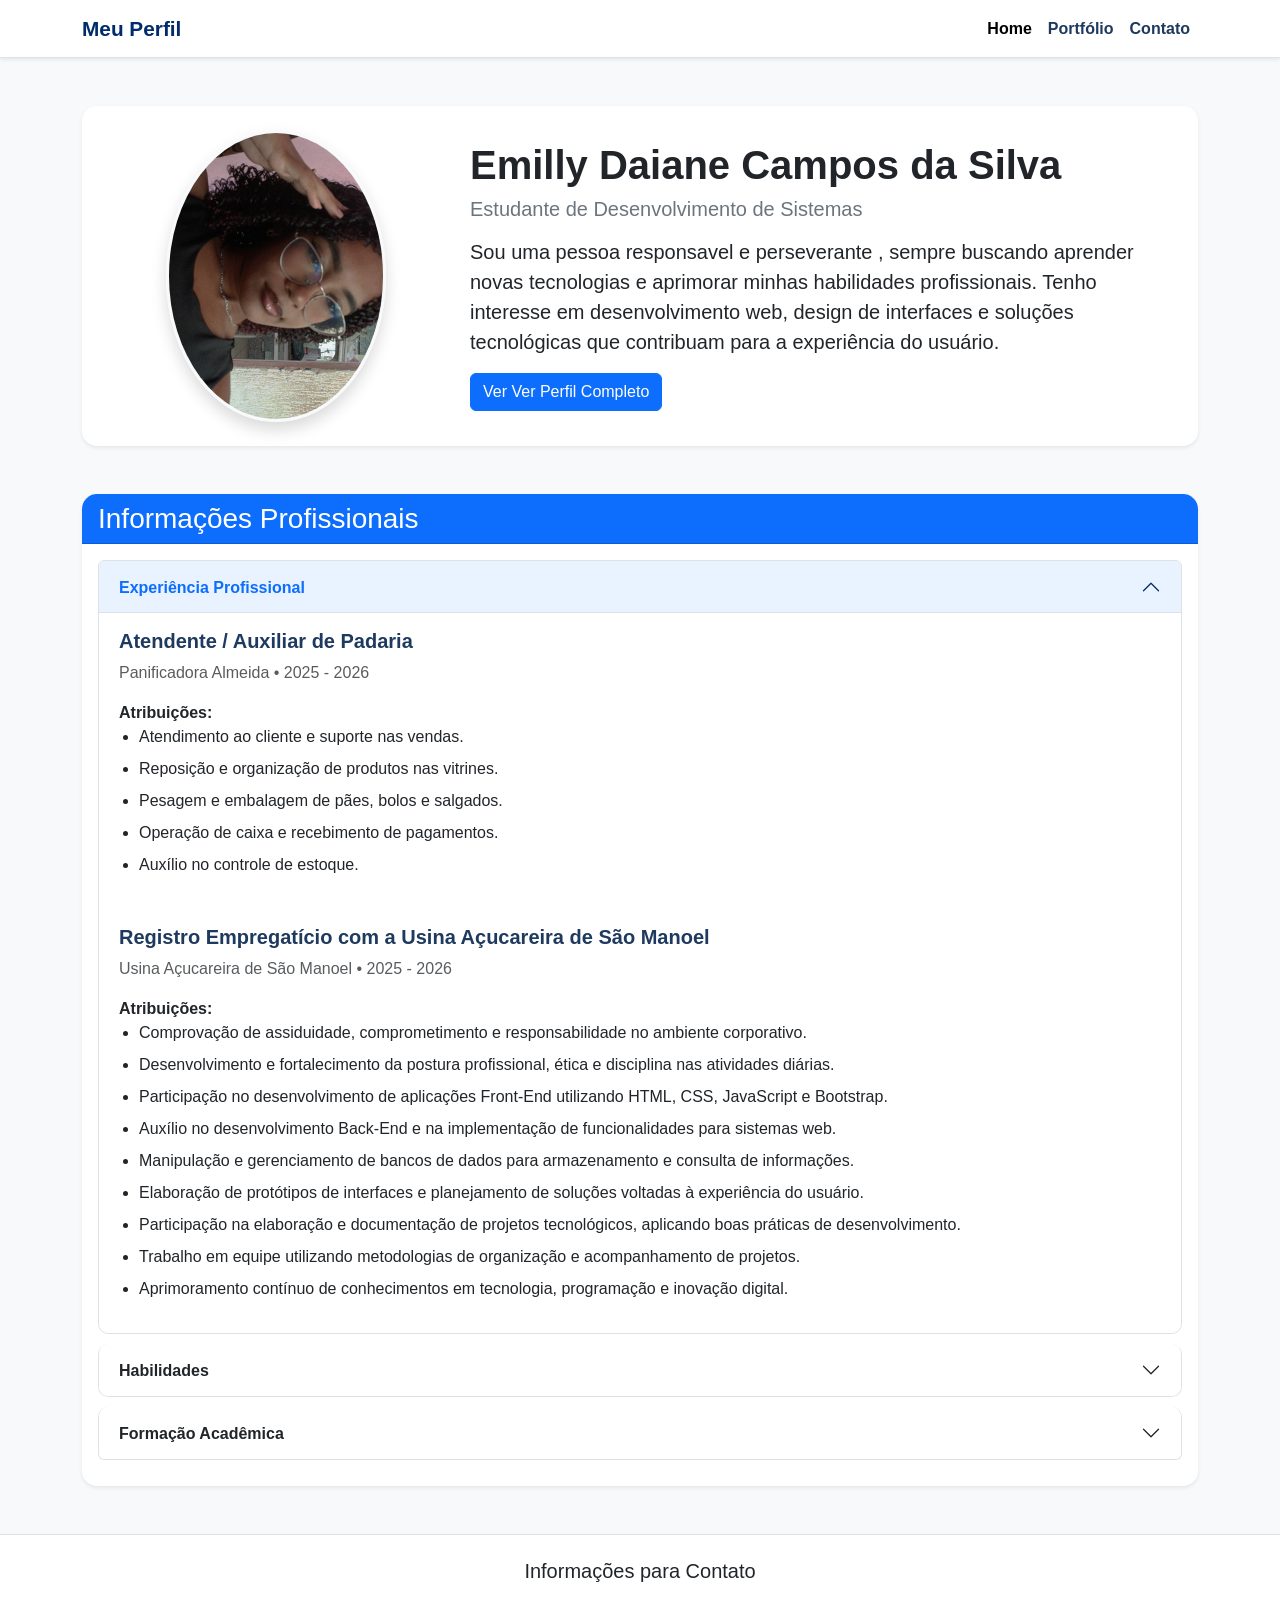
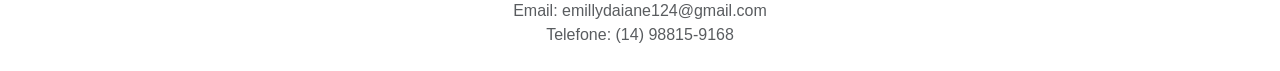
==== curriculum online/index.html @ 5944049f "Renomear" ====
<!DOCTYPE html>
<html lang="pt-br">

<head>
    <meta charset="UTF-8">
    <meta name="viewport" content="width=device-width, initial-scale=1.0">

    <title>Perfil Profissional</title>

    <!-- Bootstrap -->
    <link href="https://cdn.jsdelivr.net/npm/bootstrap@5.3.0/dist/css/bootstrap.min.css" rel="stylesheet">

    <!-- CSS personalizado -->
    <link rel="stylesheet" href="style.css">
</head>

<body>

    <!-- ALTERAÇÃO: Navbar com estrutura mais profissional -->
    <nav class="navbar navbar-expand-lg navbar-custom shadow-sm">
        <div class="container">

            <!-- ALTERAÇÃO: Nome da página com maior destaque -->
            <a class="navbar-brand fw-bold text-primary" href="#">
                Meu Perfil
            </a>

            <!-- ALTERAÇÃO: Menu responsivo para dispositivos móveis -->
            <button class="navbar-toggler" type="button" data-bs-toggle="collapse" data-bs-target="#menuPrincipal">
                <span class="navbar-toggler-icon"></span>
            </button>

            <div class="collapse navbar-collapse" id="menuPrincipal">

                <!-- ALTERAÇÃO: Navegação alinhada à direita -->
                <ul class="navbar-nav ms-auto">

                    <li class="nav-item">
                        <a class="nav-link active" href="index.html">
                            Home
                        </a>
                    </li>

                    <li class="nav-item">
                        <a class="nav-link" href="portfolio.html">
                            Portfólio
                        </a>
                    </li>

                    <li class="nav-item">
                        <a class="nav-link" href="contato.html">
                            Contato
                        </a>
                    </li>

                </ul>

            </div>

        </div>
    </nav>

    <!-- ALTERAÇÃO: Espaçamento maior para melhorar a leitura -->
    <div class="container mt-5">

        <!-- ALTERAÇÃO: Card principal para apresentação profissional -->
        <div class="card shadow-sm border-0 p-4">

            <div class="row align-items-center">

                <!-- ALTERAÇÃO: Foto posicionada em coluna separada -->
                <div class="col-md-4 text-center">

                    <img src="foto.jpeg" alt="Foto de Perfil"
                        class="img-fluid rounded-circle border border-3 border-light shadow" width="220">

                </div>

                <!-- ALTERAÇÃO: Informações do perfil organizadas -->
                <div class="col-md-8">

                    <h1 class="fw-bold">
                        Emilly Daiane Campos da Silva
                    </h1>

                    <h5 class="text-secondary mb-3">
                        Estudante de Desenvolvimento de Sistemas
                    </h5>

                    <!-- Texto mais organizado e profissional -->
                    <p class="lead">
                        Sou uma pessoa responsavel e perseverante , sempre buscando aprender
                        novas tecnologias e aprimorar minhas habilidades profissionais.
                        Tenho interesse em desenvolvimento web, design de interfaces
                        e soluções tecnológicas que contribuam para a experiência do usuário.
                    </p>

                    <!-- Botão Bootstrap para aparência mais corporativa -->
                    <button type="button" class="btn btn-primary" data-bs-toggle="modal" data-bs-target="#meuModal">Ver
                        Ver Perfil Completo </button>



                </div>

            </div>

        </div>

    </div>

    <!-- estrutura Modal -->
    <div class="modal fade" id="meuModal">
        <div class="modal-dialog">
            <div class="modal-content">
                <div class="modal-header">
                    <h5 class="modal-title">Informações</h5>
                    <button type="button" class="btn-close" data-bs-dismiss="modal"></button>
                </div>
                <div class="modal-body">
                    Emilly Daiane Campos da Silva:
                    <br>Olá, me chamo Emilly, atualmente tenho 17 anos e estou cursando Ensino médio técnico pela escola
                    Sophia Gabriel de
                    Oliveira, vinculado com Senai. No Senai realizo Curso Técnico de Desenvolvimento de Sistemas com
                    registro empregatício com a Usina Açucareira de São Manoel no período de 1 ano.
                </div>
                <div class="modal-footer">
                    <button type="button" class="btn btn-secondary" data-bs-dismiss="modal">
                        Fechar</button>
                </div>
            </div>
        </div>
    </div>

    <!-- ALTERAÇÃO: Seção de Experiência, Habilidades e Formação -->
    <div class="container mt-5">

        <div class="card shadow-sm border-0">

            <div class="card-header bg-primary text-white">
                <h3 class="mb-0">Informações Profissionais</h3>
            </div>

            <div class="card-body">

                <div class="accordion" id="accordionProfissional">

                    <!-- EXPERIÊNCIA PROFISSIONAL -->
                    <div class="accordion-item">

                        <h2 class="accordion-header">

                            <!-- ALTERAÇÃO: Sessão para apresentar experiências profissionais -->
                            <button class="accordion-button" type="button" data-bs-toggle="collapse"
                                data-bs-target="#experiencia">

                                Experiência Profissional

                            </button>

                        </h2>

                        <div id="experiencia" class="accordion-collapse collapse show"
                            data-bs-parent="#accordionProfissional">

                            <div class="accordion-body">

                                <h5>Atendente / Auxiliar de Padaria</h5>

                                <p class="text-muted">
                                    Panificadora Almeida • 2025 - 2026
                                </p>

                                <!-- ALTERAÇÃO: Inclusão das atribuições do cargo -->
                                <strong>Atribuições:</strong>
                                <ul>
                                    <li>Atendimento ao cliente e suporte nas vendas.</li>
                                    <li>Reposição e organização de produtos nas vitrines.</li>
                                    <li>Pesagem e embalagem de pães, bolos e salgados.</li>
                                    <li>Operação de caixa e recebimento de pagamentos.</li>
                                    <li>Auxílio no controle de estoque.</li>
                                </ul>

                            </div>

                            <div class="accordion-body">

                                <h5>Registro Empregatício com a Usina Açucareira de São Manoel</h5>

                                <p class="text-muted">
                                    Usina Açucareira de São Manoel • 2025 - 2026
                                </p>

                                <!-- ALTERAÇÃO: Inclusão das atribuições do cargo -->
                                <strong>Atribuições:</strong>
                                <!-- vinculo usina sao manoel -->
                                <ul>
                                    <li>Comprovação de assiduidade, comprometimento e responsabilidade no ambiente
                                        corporativo.</li>

                                    <li>Desenvolvimento e fortalecimento da postura profissional, ética e disciplina nas
                                        atividades diárias.</li>

                                    <li>Participação no desenvolvimento de aplicações Front-End utilizando HTML, CSS,
                                        JavaScript e Bootstrap.</li>

                                    <li>Auxílio no desenvolvimento Back-End e na implementação de funcionalidades para
                                        sistemas web.</li>

                                    <li>Manipulação e gerenciamento de bancos de dados para armazenamento e consulta de
                                        informações.</li>

                                    <li>Elaboração de protótipos de interfaces e planejamento de soluções voltadas à
                                        experiência do usuário.</li>

                                    <li>Participação na elaboração e documentação de projetos tecnológicos, aplicando
                                        boas práticas de desenvolvimento.</li>

                                    <li>Trabalho em equipe utilizando metodologias de organização e acompanhamento de
                                        projetos.</li>

                                    <li>Aprimoramento contínuo de conhecimentos em tecnologia, programação e inovação
                                        digital.</li>
                                </ul>

                            </div>

                        </div>

                    </div>

                    <!-- HABILIDADES -->
                    <div class="accordion-item">

                        <h2 class="accordion-header">

                            <!-- ALTERAÇÃO: Sessão de habilidades técnicas e comportamentais -->
                            <button class="accordion-button collapsed" type="button" data-bs-toggle="collapse"
                                data-bs-target="#habilidades">

                                Habilidades

                            </button>

                        </h2>

                        <div id="habilidades" class="accordion-collapse collapse"
                            data-bs-parent="#accordionProfissional">

                            <div class="accordion-body">

                                <h5>Hard Skills</h5>

                                <span class="badge bg-primary">HTML</span>
                                <span class="badge bg-primary">CSS</span>
                                <span class="badge bg-primary">JavaScript</span>
                                <span class="badge bg-primary">Bootstrap</span>
                                <span class="badge bg-primary">GitHub</span>

                                <hr>

                                <h5>Soft Skills</h5>

                                <ul>
                                    <li>Responsabilidade</li>
                                    <li>Organização</li>
                                    <li>Trabalho em equipe</li>
                                    <li>Comunicação</li>
                                    <li>Aprendizado contínuo</li>
                                    <li>Resolução de problemas</li>
                                </ul>

                            </div>

                        </div>

                    </div>

                    <!-- FORMAÇÃO -->
                    <div class="accordion-item">

                        <h2 class="accordion-header">

                            <!-- ALTERAÇÃO: Sessão para formação acadêmica -->
                            <button class="accordion-button collapsed" type="button" data-bs-toggle="collapse"
                                data-bs-target="#formacao">

                                Formação Acadêmica

                            </button>

                        </h2>

                        <div id="formacao" class="accordion-collapse collapse" data-bs-parent="#accordionProfissional">

                            <div class="accordion-body">

                                <h5>Desenvolvimento de Sistemas</h5>

                                <p>
                                    Ensino Técnico em Desenvolvimento de Sistemas
                                </p>

                                <p class="text-muted">
                                    Em andamento
                                </p>

                                <hr>

                                <h5>Cursos Complementares</h5>

                                <ul>
                                    <li>HTML e CSS</li>
                                    <li>Bootstrap</li>
                                    <li>Lógica de Programação</li>
                                    <li>Git e GitHub</li>
                                    <li>Designer de Cílios Profissional 01/10/2024 - 17/12/2024</li>
                                    <li>Designer de Sobrancelhas Profissional 07/01/2025 - 25/02/2025</li>
                                    <li>Competência Transversal - Segurança no Trabalho 17/03/2025 - 12/04/2025.
                                    <li>Desvendando a Descarbonização 17/03/2025 - 03/06/2025</li>
                                    <li>Desvendando a Indústria 4.0 23/02/2026 - 29/03/2026</li>
                                    <li>Ética na Inteligência Artificial 17/03/2025 - 05/06/2025</li>
                                    <li>Excel Básico 17/03/2025 - 13/04/2025</li>
                                    <li>Fluência - Fundamentos da Inteligência Artificial 17/03/2025 - 06/06/2025</li>
                                    <li>Fundamentos da Gestão de Projetos Aplicados na Indústria 23/02/2026 - 27/03/2026
                                    </li>
                                    <li>Por dentro da Segurança Cibernética 17/03/2025 - 09/04/2025</li>
                                </ul>

                            </div>

                        </div>

                    </div>

                </div>

            </div>

        </div>

    </div>
    <!-- ALTERAÇÃO: Footer mais organizado e profissional -->
    <footer class="bg-white border-top mt-5 py-4">

        <div class="container text-center">

            <h5 class="mb-3">
                Informações para Contato
            </h5>

            <p class="text-muted mb-0">
                Email: emillydaiane124@gmail.com
            </p>
            <p class="text-muted mb-0">
                Telefone: (14) 98815-9168
            </p>

        </div>

    </footer>

    <!-- Bootstrap JS -->
    <script src="https://cdn.jsdelivr.net/npm/bootstrap@5.3.0/dist/js/bootstrap.bundle.min.js"></script>

</body>

</html>
---- curriculum online/style.css ----
/* ================================================= */
/* ESTILO GERAL */
/* ================================================= */

body{
    font-family: 'Segoe UI', sans-serif;
    background-color: #f8f9fa;
    color: #212529;
    min-height: 100vh;
}

/* ================================================= */
/* NAVBAR */
/* ================================================= */

.navbar-custom{
    background-color: #ffffff;
    border-bottom: 1px solid #dee2e6;
}

.navbar-custom .nav-link{
    color: #1f3a5f;
    font-weight: 600;
    transition: 0.3s;
}

.navbar-custom .nav-link:hover{
    color: #0d6efd;
}

.navbar-brand{
    color: #002b6c !important;
    font-size: 1.3rem;
}

/* ================================================= */
/* CARDS */
/* ================================================= */

.card-custom{
    background: #ffffff;
    border: 1px solid #dee2e6;
    border-radius: 12px;
    padding: 25px;
}

.card{
    border-radius: 15px;
    overflow: hidden;
}

.card.shadow-sm{
    transition: all 0.3s ease;
}

.card.shadow-sm:hover{
    transform: translateY(-4px);
}

/* ================================================= */
/* FOTO DE PERFIL */
/* ================================================= */

.profile-img{
    width: 180px;
    height: 180px;
    object-fit: cover;
    border-radius: 50%;
    border: 4px solid #ffffff;
}

/* ================================================= */
/* BOTÕES */
/* ================================================= */

.btn-custom,
.btn-roxo{
    background-color: #0d6efd;
    color: white;
    border: none;
    border-radius: 8px;
    padding: 10px 25px;
    transition: 0.3s;
}

.btn-custom:hover,
.btn-roxo:hover{
    background-color: #0b5ed7;
    color: white;
}

/* ================================================= */
/* FORMULÁRIOS (CONTATO) */
/* ================================================= */

.form-control{
    border-radius: 8px;
    padding: 12px;
}

.form-control:focus{
    box-shadow: 0 0 0 0.2rem rgba(13,110,253,.15);
}

.form-feedback{
    background-color: #ffffff;
    padding: 35px;
    border-radius: 15px;
    box-shadow: 0 2px 10px rgba(0,0,0,.08);
}

/* ================================================= */
/* ACCORDION (INDEX) */
/* ================================================= */

.accordion-button{
    font-weight: 600;
    font-size: 1rem;
}

.accordion-button:not(.collapsed){
    background-color: #e9f2ff;
    color: #0d6efd;
}

.accordion-item{
    border: 1px solid #dee2e6;
    border-radius: 10px;
    overflow: hidden;
    margin-bottom: 10px;
}

/* ================================================= */
/* HABILIDADES */
/* ================================================= */

.badge{
    font-size: 0.9rem;
    margin-right: 5px;
    margin-bottom: 5px;
    padding: 8px 12px;
}

/* ================================================= */
/* EXPERIÊNCIA E FORMAÇÃO */
/* ================================================= */

.accordion-body ul{
    padding-left: 20px;
}

.accordion-body li{
    margin-bottom: 8px;
    line-height: 1.5;
}

/* ================================================= */
/* CABEÇALHO DOS CARDS */
/* ================================================= */

.card-header{
    font-weight: 600;
    font-size: 1.2rem;
}

/* ================================================= */
/* MODAL */
/* ================================================= */

.modal-content{
    border-radius: 15px;
}

.modal-header{
    background-color: #f8f9fa;
}

/* ================================================= */
/* PORTFÓLIO */
/* ================================================= */

.card-img-top{
    height: 220px;
    object-fit: cover;
}

.card-body h5{
    font-weight: 600;
    color: #1f3a5f;
}

.card-body p{
    color: #6c757d;
}

/* ================================================= */
/* FOOTER */
/* ================================================= */

footer{
    margin-top: 60px;
    background-color: #ffffff;
    border-top: 1px solid #dee2e6;
    padding: 30px;
}

/* ================================================= */
/* REDES SOCIAIS */
/* ================================================= */

.social-btn{
    width: 45px;
    height: 45px;
    border-radius: 50%;
    border: 1px solid #ced4da;
    display: flex;
    justify-content: center;
    align-items: center;
    margin: 5px;
    background-color: #ffffff;
    transition: .3s;
}

.social-btn:hover{
    background-color: #0d6efd;
    color: #ffffff;
}

/* ================================================= */
/* TÍTULOS */
/* ================================================= */

h1{
    font-weight: 700;
}

h5{
    font-weight: 500;
}

/* ================================================= */
/* RESPONSIVIDADE */
/* ================================================= */

@media (max-width: 768px){

    .col-md-8{
        text-align: center;
        margin-top: 20px;
    }

    .profile-img{
        width: 150px;
        height: 150px;
    }

    h1{
        font-size: 1.8rem;
    }

    .form-feedback{
        padding: 25px;
    }
}

/* =============================================== */
.modal-title{
    color: #002b6c;
}

/* ==================================================
   Eu estilizo as imagens exibidas nos modais
================================================== */

.modal-body img {

    max-height: 80vh;

    border-radius: 12px;

    transition: 0.3s ease;

}

.modal-body img:hover {

    transform: scale(1.02);

}

/* Eu deixo os cards mais modernos */

.card {

    transition: 0.3s ease;

}

.card:hover {

    transform: translateY(-5px);

}

/* ==========================================
   CARDS
========================================== */

.card {

    transition: 0.3s ease;

}

.card:hover {

    transform: translateY(-8px);

}

/* ==========================================
   CARROSSEL DOS MODAIS
========================================== */

.carousel-item img {

    height: 75vh;

    object-fit: contain;

    border-radius: 10px;

}

/* ==========================================
   BOTÕES DO CARROSSEL
========================================== */

.carousel-control-prev-icon,
.carousel-control-next-icon {

    background-color: rgba(0,0,0,0.5);

    border-radius: 50%;

    padding: 20px;

}

/* ==========================================
   MODAL
========================================== */

.modal-content {

    border-radius: 15px;

}

/* ==========================================
   DESCRIÇÃO DOS PROJETOS
========================================== */

.descricao-projeto {

    text-align: center;

    padding: 15px 40px 20px;

}

.descricao-projeto h4 {

    color: #002b6c;

    font-weight: 700;

    margin-bottom: 10px;

}

.descricao-projeto p {

    color: #6c757d;

    font-size: 1rem;

    line-height: 1.6;

}
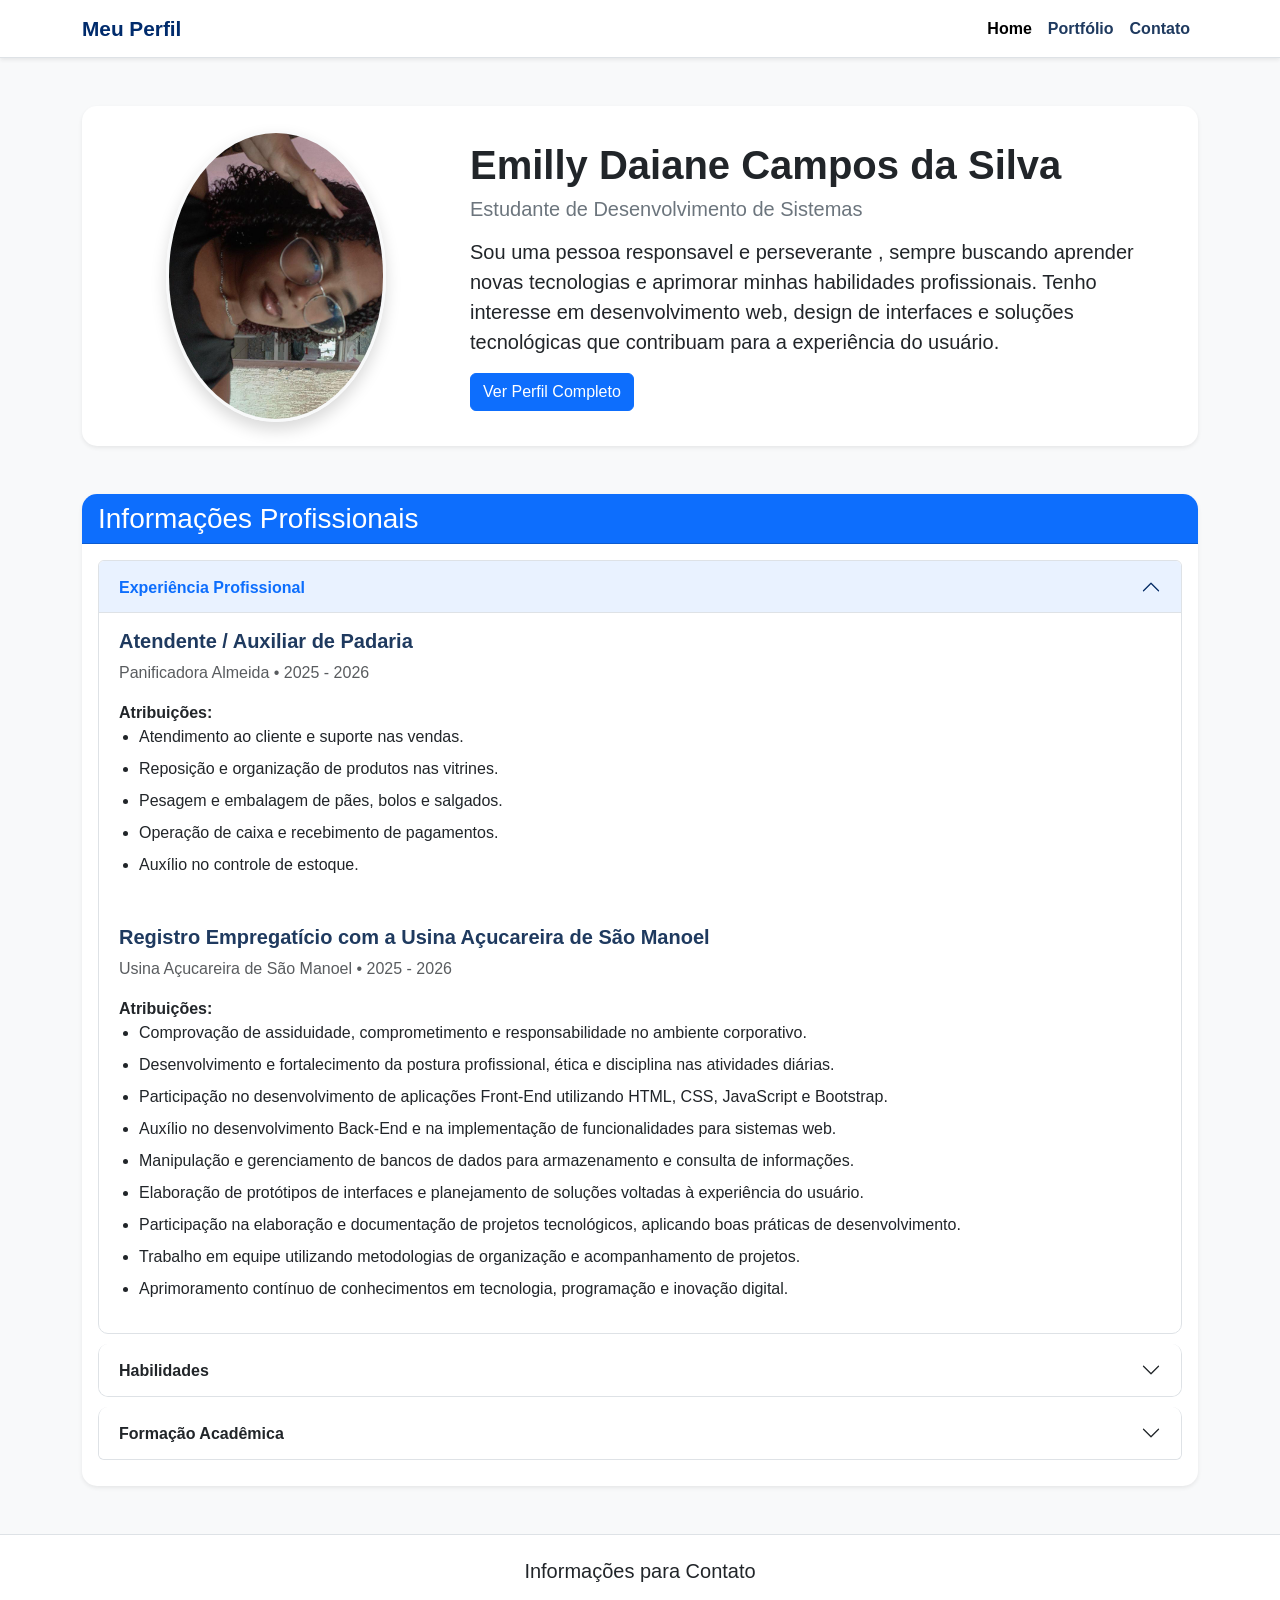
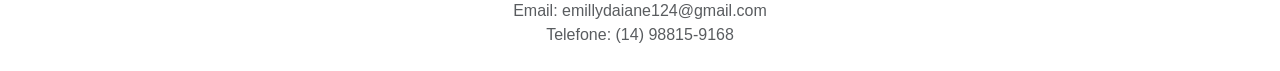
==== commit 1e7b80e7: "mudanca no botao ver perfil." ====
--- a/curriculum online/index.html
+++ b/curriculum online/index.html
@@ -96,9 +96,7 @@
                     </p>
 
                     <!-- Botão Bootstrap para aparência mais corporativa -->
-                    <button type="button" class="btn btn-primary" data-bs-toggle="modal" data-bs-target="#meuModal">Ver
-                        Ver Perfil Completo </button>
-
+                    <button type="button" class="btn btn-primary" data-bs-toggle="modal" data-bs-target="#meuModal">Ver Perfil Completo </button>
 
 
                 </div>
